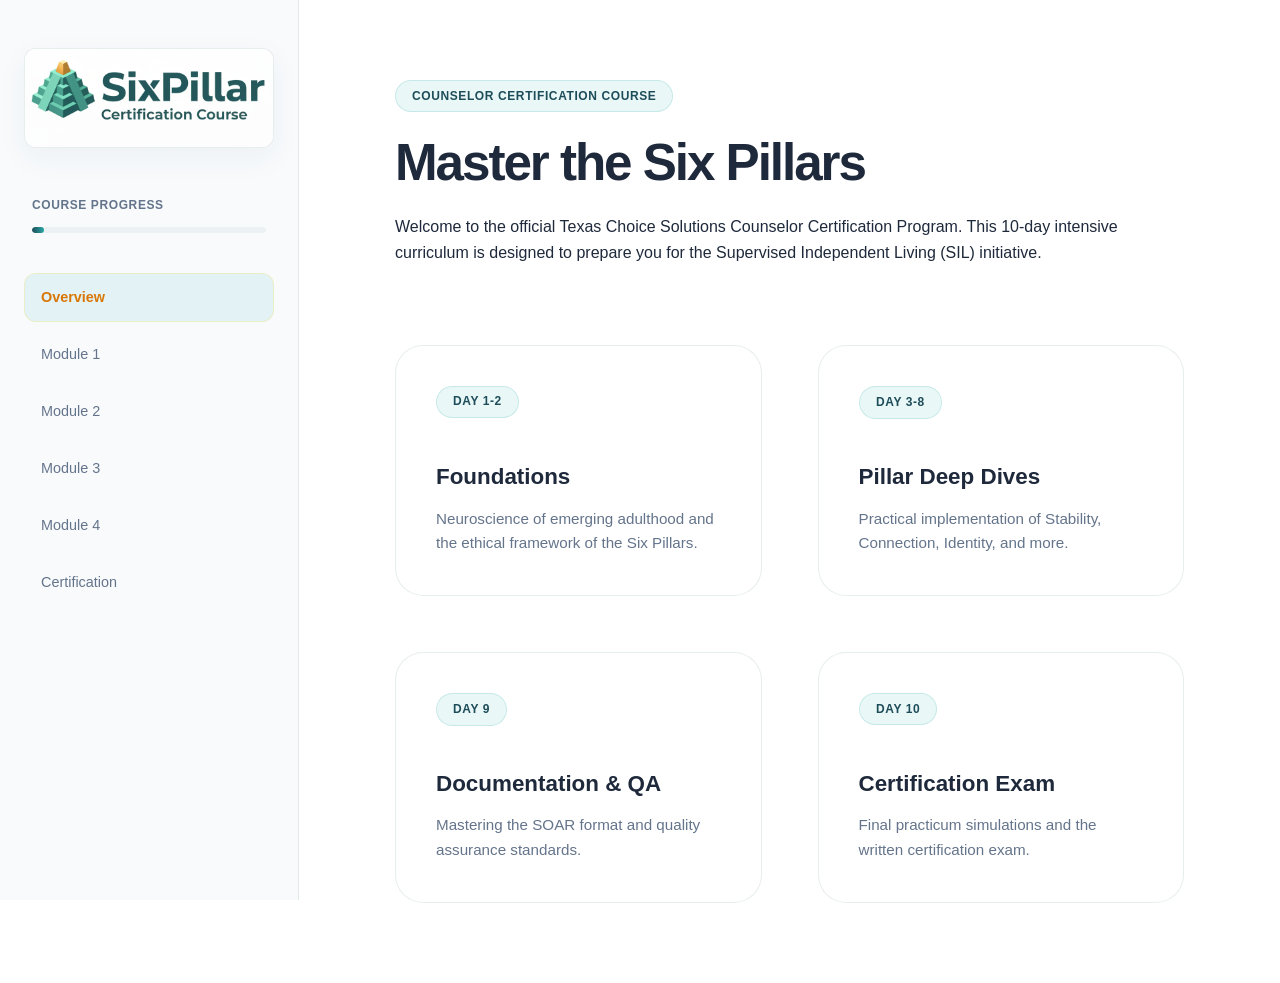
==== index.html @ 404760c6 "Initial commit: Six Pillar Program Certification Site - Premium De-wonkified Build" ====
<!DOCTYPE html>
<html lang="en">
<head>
    <meta charset="UTF-8">
    <meta name="viewport" content="width=device-width, initial-scale=1.0">
    <title>Six Pillar Program Certification</title>
    <link rel="stylesheet" href="styles.css">
    <link rel="icon" type="image/png" href="assets/icon.png">
</head>
<body>
    <div class="container">
        <aside class="sidebar">
            <div class="logo-wrapper">
                <img src="assets/logo.png" alt="SixPillar Logo">
            </div>
            <div class="progress-container">
                <span class="progress-label">Course Progress</span>
                <div class="progress-bar-bg">
                    <div class="progress-bar-fill" style="width: 5%;"></div>
                </div>
            </div>
            <nav>
                <ul class="nav-links">
                    <li><a href="index.html" class="active">Overview</a></li>
                    <li><a href="lesson-m1.html">Module 1</a></li>
                    <li><a href="lesson-m2.html">Module 2</a></li>
                    <li><a href="lesson-m3.html">Module 3</a></li>
                    <li><a href="lesson-m4.html">Module 4</a></li>
                    <li><a href="exam.html">Certification</a></li>
                </ul>
            </nav>
        </aside>

        <main class="content">
            <div class="hero">
                <span class="badge">Counselor Certification Course</span>
                <h1>Master the Six Pillars</h1>
                <p>Welcome to the official Texas Choice Solutions Counselor Certification Program. This 10-day intensive curriculum is designed to prepare you for the Supervised Independent Living (SIL) initiative.</p>
            </div>

            <div class="card-grid">
                <a href="lesson-m1.html" class="module-card">
                    <span class="badge">Day 1-2</span>
                    <h3>Foundations</h3>
                    <p>Neuroscience of emerging adulthood and the ethical framework of the Six Pillars.</p>
                </a>
                <a href="lesson-m2.html" class="module-card">
                    <span class="badge">Day 3-8</span>
                    <h3>Pillar Deep Dives</h3>
                    <p>Practical implementation of Stability, Connection, Identity, and more.</p>
                </a>
                <a href="lesson-m3.html" class="module-card">
                    <span class="badge">Day 9</span>
                    <h3>Documentation & QA</h3>
                    <p>Mastering the SOAR format and quality assurance standards.</p>
                </a>
                <a href="lesson-m4.html" class="module-card">
                    <span class="badge">Day 10</span>
                    <h3>Certification Exam</h3>
                    <p>Final practicum simulations and the written certification exam.</p>
                </a>
            </div>
        </main>
    </div>
</body>
</html>
---- styles.css ----
:root {
    --primary: #1E4D5A; /* Brand Dark Teal */
    --primary-hover: #29A6A6; /* Brand Mid Teal */
    --bg-dark: #ffffff;
    --bg-card: #f8fafc;
    --text-main: #1e293b;
    --text-muted: #64748b;
    --accent: #d97706; /* Darker Amber/Gold for better white-bg contrast */
    --glass: rgba(255, 255, 255, 0.9);
    --border: rgba(30, 77, 90, 0.1);
    --transition: all 0.4s cubic-bezier(0.23, 1, 0.32, 1);
    --shadow-glow: 0 10px 30px rgba(30, 77, 90, 0.08);
}

* {
    margin: 0;
    padding: 0;
    box-sizing: border-box;
}

body {
    font-family: 'Inter', -apple-system, sans-serif;
    background-color: var(--bg-dark);
    color: var(--text-main);
    line-height: 1.6;
    overflow-x: hidden;
}

.container {
    display: flex;
    min-height: 100vh;
}

/* Sidebar Navigation */
.sidebar {
    width: 320px;
    background: var(--bg-card);
    border-right: 1px solid var(--border);
    padding: 3rem 1.5rem;
    position: sticky;
    top: 0;
    height: 100vh;
    display: flex;
    flex-direction: column;
    z-index: 100;
}

.logo-wrapper {
    background: var(--bg-dark);
    padding: 0;
    border-radius: 12px;
    margin-bottom: 3rem;
    box-shadow: 0 10px 30px rgba(30, 77, 90, 0.05);
    border: 1px solid var(--border);
    display: flex;
    align-items: center;
    justify-content: center;
    transition: var(--transition);
    height: 100px;
    width: 250px;
    overflow: hidden;
}

.logo-wrapper img {
    width: 100%;
    height: 100%;
    object-fit: contain;
    transform: scale(3.5); /* Scale content (40% of img) to approx 350px width */
    transform-origin: center center;
    transition: var(--transition);
}

/* Progress Tracking */
.progress-container {
    margin-bottom: 2.5rem;
    padding: 0 0.5rem;
}

.progress-label {
    font-size: 0.75rem;
    font-weight: 700;
    text-transform: uppercase;
    color: var(--text-muted);
    letter-spacing: 0.05em;
    margin-bottom: 0.75rem;
    display: block;
}

.progress-bar-bg {
    height: 6px;
    background: rgba(30, 77, 90, 0.05);
    border-radius: 99px;
    overflow: hidden;
    position: relative;
}

.progress-bar-fill {
    height: 100%;
    background: linear-gradient(90deg, var(--primary), var(--primary-hover));
    border-radius: 99px;
    transition: width 1s ease-in-out;
}

.nav-links {
    list-style: none;
    flex-grow: 1;
}

.nav-links li {
    margin-bottom: 0.5rem;
}

.nav-links a {
    color: var(--text-muted);
    text-decoration: none;
    font-size: 0.9rem;
    display: flex;
    align-items: center;
    padding: 0.75rem 1rem;
    border-radius: 12px;
    transition: var(--transition);
    border: 1px solid transparent;
}

.nav-links a:hover {
    background: rgba(56, 178, 172, 0.05);
    color: var(--text-main);
    transform: translateX(4px);
}

.nav-links a.active {
    background: rgba(56, 178, 172, 0.1);
    color: var(--accent);
    border-color: rgba(246, 224, 94, 0.3);
    font-weight: 600;
}

/* Main Content */
.content {
    flex-grow: 1;
    padding: 5rem 6rem;
    max-width: 1300px;
    margin: 0 auto;
}

.hero {
    margin-bottom: 5rem;
    animation: slideUp 0.8s cubic-bezier(0.23, 1, 0.32, 1);
}

h1 {
    font-size: clamp(2.8rem, 6vw, 3.2rem);
    font-weight: 800;
    margin-bottom: 1.5rem;
    letter-spacing: -0.04em;
    line-height: 1.05;
}

.badge {
    display: inline-block;
    padding: 0.35rem 1rem;
    background: rgba(56, 178, 172, 0.1);
    color: var(--primary);
    border-radius: 99px;
    font-size: 0.75rem;
    font-weight: 700;
    text-transform: uppercase;
    letter-spacing: 0.05em;
    margin-bottom: 1.5rem;
    border: 1px solid rgba(56, 178, 172, 0.2);
}

.card-grid {
    display: grid;
    grid-template-columns: repeat(auto-fit, minmax(360px, 1fr));
    gap: 3.5rem;
}

.module-card {
    background: var(--glass);
    backdrop-filter: blur(16px);
    border: 1px solid var(--border);
    padding: 2.5rem;
    border-radius: 28px;
    transition: var(--transition);
    cursor: pointer;
    text-decoration: none;
    color: inherit;
    display: block;
    position: relative;
    overflow: hidden;
}

.module-card::before {
    content: '';
    position: absolute;
    top: 0; left: 0; width: 100%; height: 100%;
    background: radial-gradient(circle at top right, rgba(56, 178, 172, 0.1), transparent);
    opacity: 0;
    transition: var(--transition);
}

.module-card:hover {
    transform: translateY(-10px);
    border-color: var(--primary);
    box-shadow: 0 30px 60px rgba(30, 77, 90, 0.1);
}

.module-card:hover::before {
    opacity: 1;
}

.module-card h3 {
    margin: 1rem 0 0.75rem 0;
    font-size: 1.4rem;
    font-weight: 700;
}

.module-card p {
    color: var(--text-muted);
    font-size: 0.95rem;
    line-height: 1.6;
}

@keyframes slideUp {
    from { opacity: 0; transform: translateY(40px); }
    to { opacity: 1; transform: translateY(0); }
}

/* Typography for content pages */
.prose { font-size: 1.15rem; line-height: 1.7; }
.prose h2 { 
    margin-top: 4.5rem; 
    margin-bottom: 1.75rem; 
    font-size: 2rem;
    letter-spacing: -0.02em;
}
.prose p { margin-bottom: 1.75rem; color: var(--text-muted); }
.prose strong { color: var(--text-main); font-weight: 600; }
.prose ul { margin-bottom: 2.5rem; padding-left: 1.5rem; }
.prose li { margin-bottom: 1rem; color: var(--text-muted); }

/* Responsive Adjustments */
@media (max-width: 1024px) {
    .content { padding: 3rem; }
    h1 { font-size: 2.2rem; }
}

@media (max-width: 768px) {
    .container { flex-direction: column; }
    .sidebar { width: 100%; height: auto; position: relative; border-right: none; border-bottom: 1px solid var(--border); }
    .content { padding: 2rem; }
}

/* Page Footer Navigation */
.page-footer {
    margin-top: 6rem;
    padding-top: 3rem;
    border-top: 1px solid var(--border);
    display: flex;
    justify-content: space-between;
    align-items: center;
}

.footer-link {
    color: var(--text-muted);
    text-decoration: none;
    font-size: 0.95rem;
    font-weight: 600;
    transition: var(--transition);
    display: flex;
    align-items: center;
    gap: 0.5rem;
}

.footer-link:hover {
    color: var(--accent);
    transform: translateX(5px);
}

.footer-link.prev:hover {
    transform: translateX(-5px);
}

.btn-primary {
    background: var(--primary);
    color: white;
    padding: 0.8rem 2rem;
    border-radius: 12px;
    text-decoration: none;
    font-weight: 700;
    transition: var(--transition);
    border: none;
    cursor: pointer;
}

.btn-primary:hover {
    background: var(--primary-hover);
    transform: translateY(-2px);
    box-shadow: var(--shadow-glow);
}
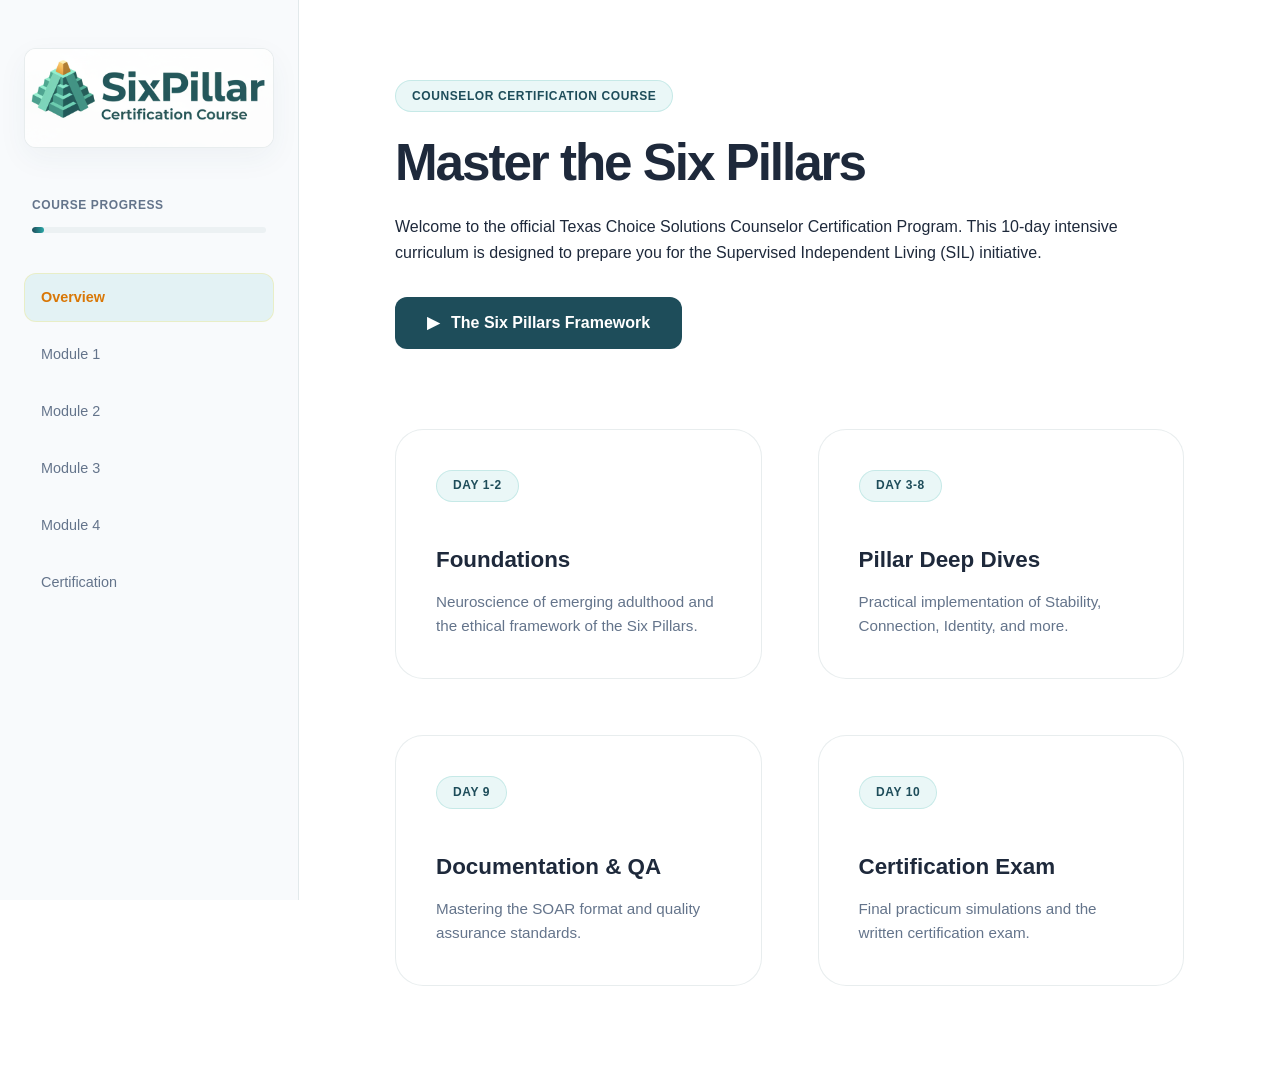
==== commit 0d99660f: "Update video titles to match NotebookLM Studio exactly and add Social Brain video" ====
--- a/index.html
+++ b/index.html
@@ -36,6 +36,12 @@
                 <span class="badge">Counselor Certification Course</span>
                 <h1>Master the Six Pillars</h1>
                 <p>Welcome to the official Texas Choice Solutions Counselor Certification Program. This 10-day intensive curriculum is designed to prepare you for the Supervised Independent Living (SIL) initiative.</p>
+                
+                <div style="margin-top: 2rem;">
+                    <a href="https://notebooklm.google.com/notebook/0615d26e-7de0-42df-8d62-33a36757d9fb?artifactId=65b24e2b-da4f-41c1-8819-0eba77c5087f" target="_blank" class="btn-primary" style="display: inline-flex; align-items: center; gap: 0.75rem;">
+                        <span>▶</span> The Six Pillars Framework
+                    </a>
+                </div>
             </div>
 
             <div class="card-grid">
--- a/styles.css
+++ b/styles.css
@@ -222,6 +222,78 @@
     line-height: 1.6;
 }
 
+/* Video Gallery */
+.video-section {
+    margin-bottom: 4rem;
+    padding-bottom: 3rem;
+    border-bottom: 1px solid var(--border);
+}
+
+.video-grid {
+    display: grid;
+    grid-template-columns: repeat(auto-fill, minmax(280px, 1fr));
+    gap: 1.5rem;
+    margin-top: 2rem;
+}
+
+.video-card {
+    background: var(--bg-card);
+    border: 1px solid var(--border);
+    border-radius: 20px;
+    padding: 1.5rem;
+    text-decoration: none;
+    color: inherit;
+    display: flex;
+    flex-direction: column;
+    gap: 1rem;
+    transition: var(--transition);
+    position: relative;
+    overflow: hidden;
+}
+
+.video-card:hover {
+    transform: translateY(-5px);
+    border-color: var(--primary);
+    box-shadow: 0 10px 30px rgba(30, 77, 90, 0.05);
+}
+
+.video-icon {
+    width: 48px;
+    height: 48px;
+    background: rgba(30, 77, 90, 0.05);
+    border-radius: 12px;
+    display: flex;
+    align-items: center;
+    justify-content: center;
+    color: var(--primary);
+}
+
+.video-card h4 {
+    font-size: 1rem;
+    font-weight: 700;
+    line-height: 1.4;
+    color: var(--text-main);
+}
+
+.video-card .meta {
+    font-size: 0.8rem;
+    color: var(--text-muted);
+    font-weight: 500;
+}
+
+.video-badge {
+    position: absolute;
+    top: 1rem;
+    right: 1rem;
+    background: var(--accent);
+    color: white;
+    font-size: 0.65rem;
+    font-weight: 800;
+    padding: 0.2rem 0.6rem;
+    border-radius: 6px;
+    text-transform: uppercase;
+}
+
 @keyframes slideUp {
     from { opacity: 0; transform: translateY(40px); }
     to { opacity: 1; transform: translateY(0); }
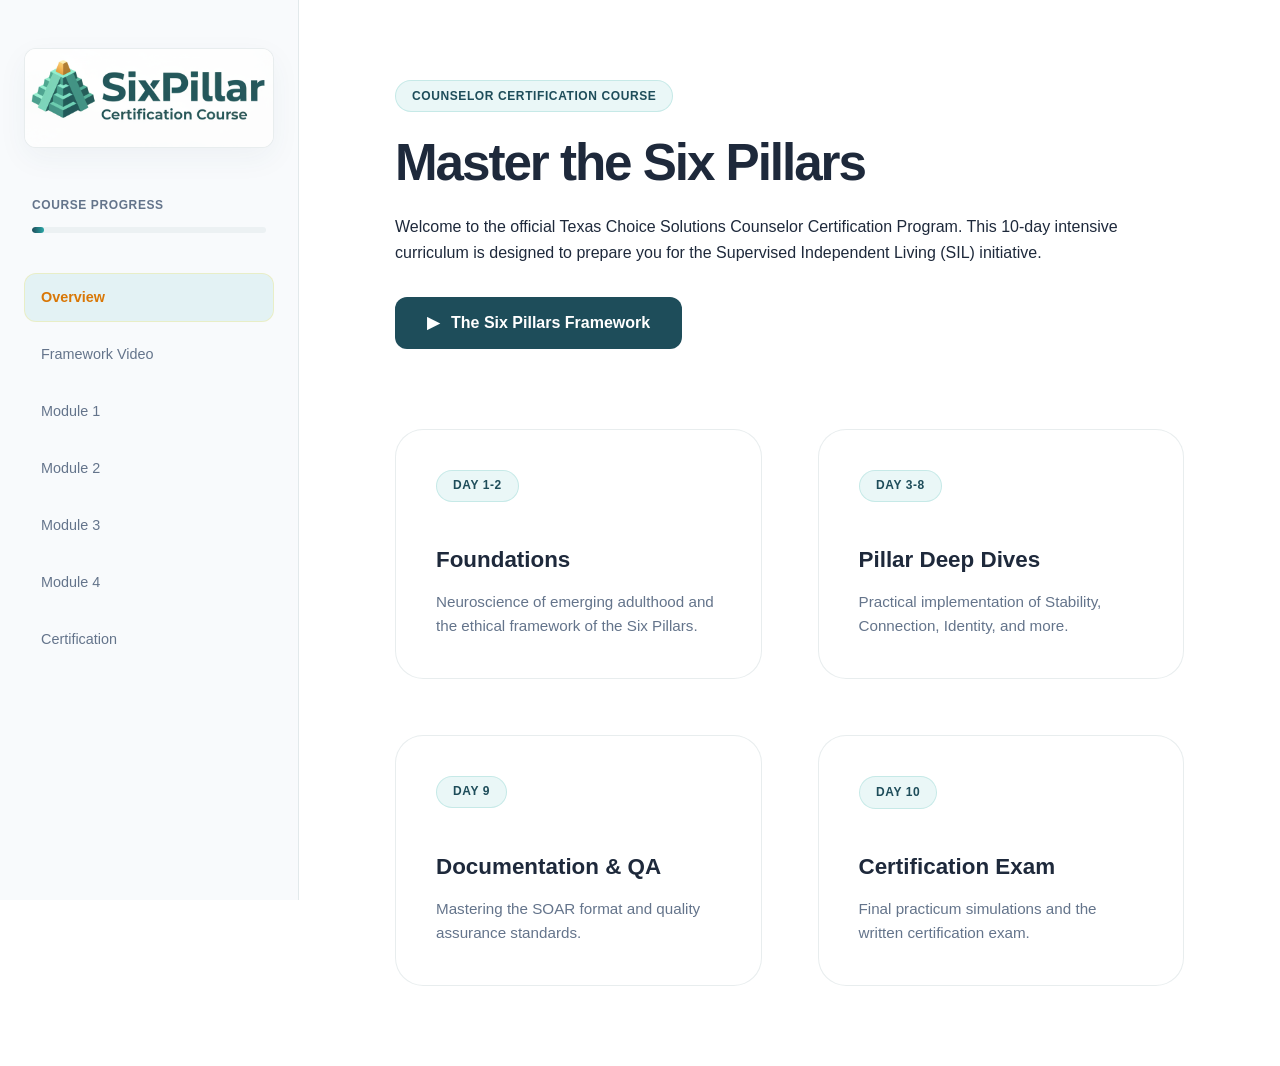
==== commit c59eb95e: "Fixed broken video embeds by replacing iframes with premium CTA cards" ====
--- a/index.html
+++ b/index.html
@@ -22,6 +22,7 @@
             <nav>
                 <ul class="nav-links">
                     <li><a href="index.html" class="active">Overview</a></li>
+                    <li><a href="video-framework.html">Framework Video</a></li>
                     <li><a href="lesson-m1.html">Module 1</a></li>
                     <li><a href="lesson-m2.html">Module 2</a></li>
                     <li><a href="lesson-m3.html">Module 3</a></li>
@@ -38,7 +39,7 @@
                 <p>Welcome to the official Texas Choice Solutions Counselor Certification Program. This 10-day intensive curriculum is designed to prepare you for the Supervised Independent Living (SIL) initiative.</p>
                 
                 <div style="margin-top: 2rem;">
-                    <a href="https://notebooklm.google.com/notebook/0615d26e-7de0-42df-8d62-33a36757d9fb?artifactId=65b24e2b-da4f-41c1-8819-0eba77c5087f" target="_blank" class="btn-primary" style="display: inline-flex; align-items: center; gap: 0.75rem;">
+                    <a href="video-framework.html" class="btn-primary" style="display: inline-flex; align-items: center; gap: 0.75rem;">
                         <span>▶</span> The Six Pillars Framework
                     </a>
                 </div>
--- a/styles.css
+++ b/styles.css
@@ -371,3 +371,92 @@
     transform: translateY(-2px);
     box-shadow: var(--shadow-glow);
 }
+
+/* --- Added Styles --- */
+
+/* Sidebar Sub-Navigation */
+.sub-nav {
+    list-style: none;
+    margin: 0.5rem 0 0 1.5rem;
+    padding: 0;
+    display: none;
+    border-left: 1px solid var(--border);
+}
+
+.nav-links li:has(.active) + .sub-nav,
+.nav-links li.active + .sub-nav {
+    display: block;
+}
+
+.sub-nav li a {
+    display: block;
+    padding: 0.5rem 1rem;
+    font-size: 0.85rem;
+    color: var(--text-muted);
+    text-decoration: none;
+    transition: var(--transition);
+    border-radius: 8px;
+    margin-bottom: 2px;
+}
+
+.sub-nav li a:hover,
+.sub-nav li a.active {
+    color: var(--primary);
+    background: rgba(30, 77, 90, 0.05);
+}
+
+/* Video CTA Card */
+.video-cta-card {
+    background: linear-gradient(135deg, rgba(30, 77, 90, 0.05) 0%, rgba(204, 158, 77, 0.05) 100%);
+    border: 2px dashed var(--border);
+    border-radius: 24px;
+    padding: 3rem;
+    text-align: center;
+    margin: 2rem 0;
+    transition: var(--transition);
+    text-decoration: none;
+    display: block;
+    cursor: pointer;
+}
+
+.video-cta-card:hover {
+    border-color: var(--accent);
+    background: linear-gradient(135deg, rgba(30, 77, 90, 0.08) 0%, rgba(204, 158, 77, 0.08) 100%);
+    transform: translateY(-5px);
+}
+
+.video-cta-icon {
+    font-size: 3rem;
+    color: var(--accent);
+    margin-bottom: 1.5rem;
+    display: block;
+}
+
+.video-cta-card h3 {
+    color: var(--text-main);
+    margin-bottom: 1rem;
+    font-size: 1.5rem;
+}
+
+.video-cta-card p {
+    color: var(--text-muted);
+    font-size: 1rem;
+    margin-bottom: 2rem;
+}
+
+.video-cta-button {
+    display: inline-flex;
+    align-items: center;
+    gap: 0.75rem;
+    padding: 1rem 2.5rem;
+    background: var(--primary);
+    color: white;
+    border-radius: 12px;
+    font-weight: 700;
+    transition: var(--transition);
+}
+
+.video-cta-card:hover .video-cta-button {
+    background: var(--primary-hover);
+    box-shadow: var(--shadow-glow);
+}
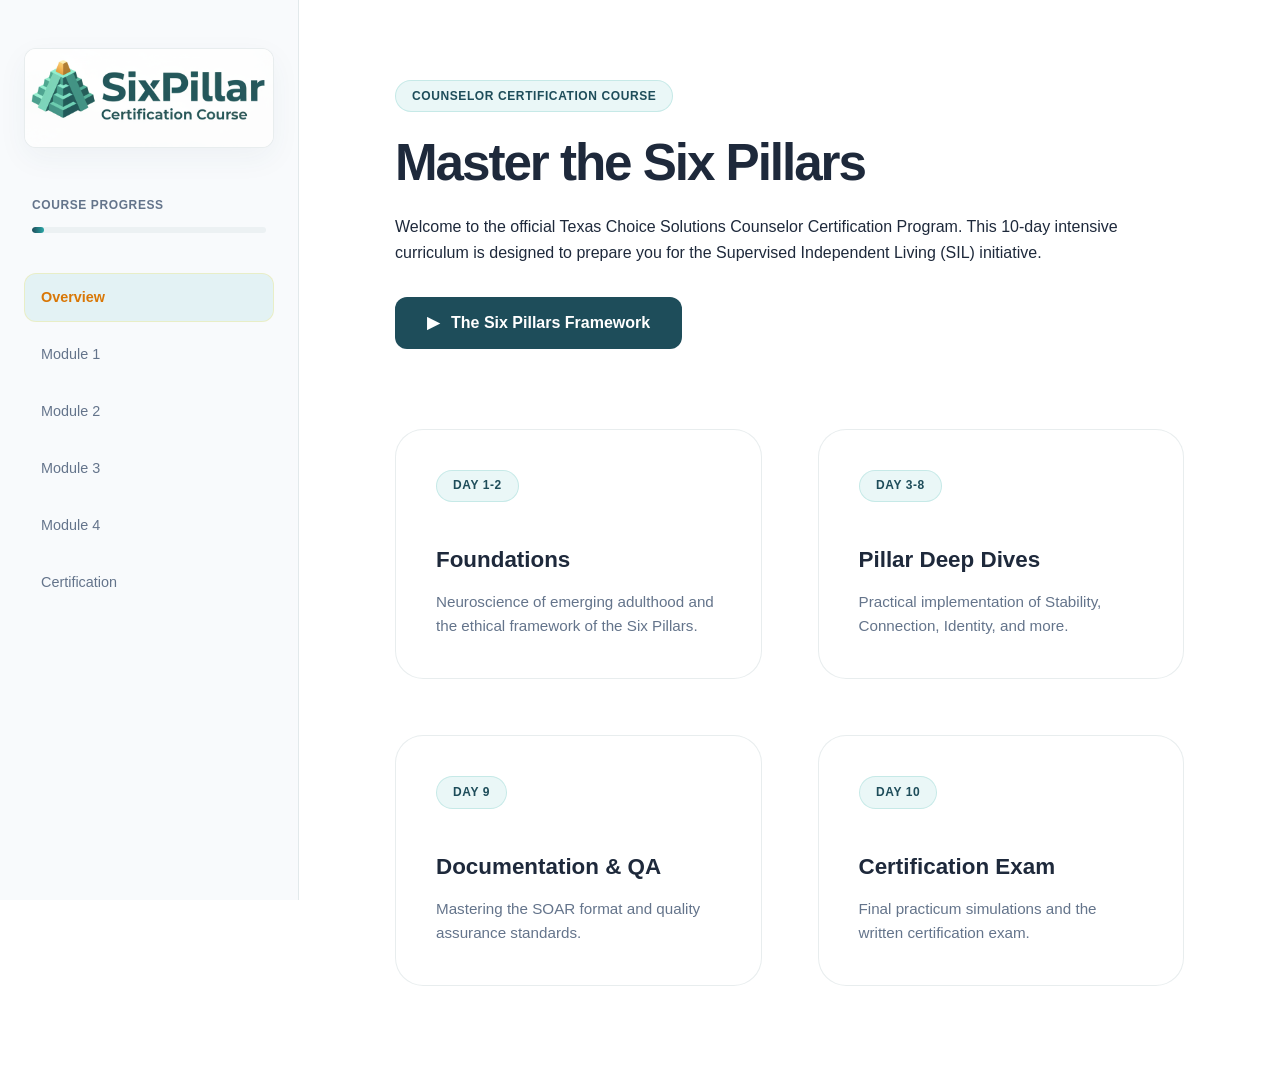
==== commit 60376782: "Relocate Framework audio to Module 1 and update navigation" ====
--- a/index.html
+++ b/index.html
@@ -22,7 +22,6 @@
             <nav>
                 <ul class="nav-links">
                     <li><a href="index.html" class="active">Overview</a></li>
-                    <li><a href="video-framework.html">Framework Video</a></li>
                     <li><a href="lesson-m1.html">Module 1</a></li>
                     <li><a href="lesson-m2.html">Module 2</a></li>
                     <li><a href="lesson-m3.html">Module 3</a></li>
@@ -39,7 +38,7 @@
                 <p>Welcome to the official Texas Choice Solutions Counselor Certification Program. This 10-day intensive curriculum is designed to prepare you for the Supervised Independent Living (SIL) initiative.</p>
                 
                 <div style="margin-top: 2rem;">
-                    <a href="video-framework.html" class="btn-primary" style="display: inline-flex; align-items: center; gap: 0.75rem;">
+                    <a href="lesson-m1.html" class="btn-primary" style="display: inline-flex; align-items: center; gap: 0.75rem;">
                         <span>▶</span> The Six Pillars Framework
                     </a>
                 </div>
--- a/styles.css
+++ b/styles.css
@@ -405,7 +405,7 @@
     background: rgba(30, 77, 90, 0.05);
 }
 
-/* Video CTA Card */
+/* Video CTA Card (Fallback) */
 .video-cta-card {
     background: linear-gradient(135deg, rgba(30, 77, 90, 0.05) 0%, rgba(204, 158, 77, 0.05) 100%);
     border: 2px dashed var(--border);
@@ -418,6 +418,56 @@
     display: block;
     cursor: pointer;
 }
+
+/* Premium Video Player */
+.video-wrapper {
+    position: relative;
+    width: 100%;
+    margin: 2rem 0;
+    border-radius: 24px;
+    overflow: hidden;
+    background: #000;
+    box-shadow: var(--shadow-deep);
+    border: 1px solid rgba(255, 255, 255, 0.1);
+}
+
+/* If it's an audio-only MP4 from NotebookLM, make the background pleasant */
+.premium-video {
+    width: 100%;
+    display: block;
+    border-radius: 24px;
+    aspect-ratio: 16 / 9;
+    background: linear-gradient(135deg, var(--deep-blue), #001a33);
+    object-fit: contain;
+}
+
+.video-status-overlay {
+    position: absolute;
+    top: 50%;
+    left: 50%;
+    transform: translate(-50%, -50%);
+    background: rgba(30, 77, 90, 0.95);
+    padding: 2rem;
+    border-radius: 24px;
+    text-align: center;
+    pointer-events: none;
+    backdrop-filter: blur(10px);
+    border: 1px solid var(--accent);
+    z-index: 5;
+    transition: opacity 0.5s ease;
+}
+
+.premium-video:not([src=""]),
+.premium-video[src]:not([src*="undefined"]) ~ .video-status-overlay {
+    opacity: 0;
+}
+
+.video-status-overlay p {
+    color: white;
+    margin: 0;
+    font-weight: 600;
+}
+
 
 .video-cta-card:hover {
     border-color: var(--accent);
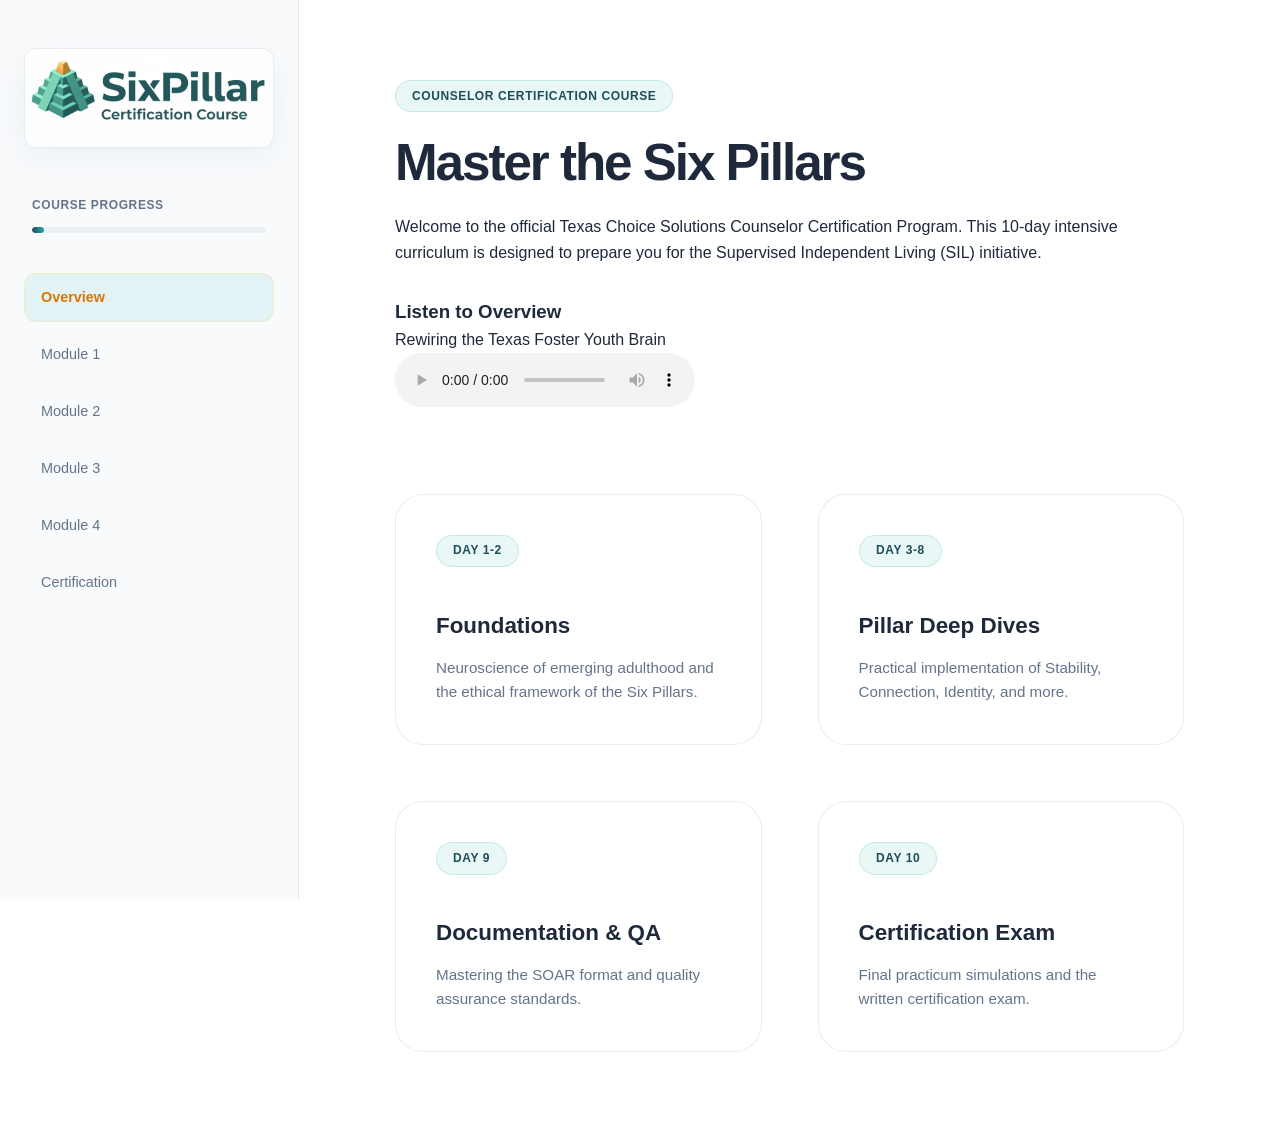
==== commit 17105b5b: "Replace dashboard framework button with premium audio player" ====
--- a/index.html
+++ b/index.html
@@ -37,10 +37,23 @@
                 <h1>Master the Six Pillars</h1>
                 <p>Welcome to the official Texas Choice Solutions Counselor Certification Program. This 10-day intensive curriculum is designed to prepare you for the Supervised Independent Living (SIL) initiative.</p>
                 
-                <div style="margin-top: 2rem;">
-                    <a href="lesson-m1.html" class="btn-primary" style="display: inline-flex; align-items: center; gap: 0.75rem;">
-                        <span>▶</span> The Six Pillars Framework
-                    </a>
+                <div class="audio-player-card" style="margin-top: 2rem; max-width: 600px;">
+                    <div class="audio-visualizer-sim">
+                        <div class="audio-waves">
+                            <div class="audio-wave-bar"></div>
+                            <div class="audio-wave-bar"></div>
+                            <div class="audio-wave-bar"></div>
+                        </div>
+                    </div>
+                    <div class="audio-meta">
+                        <h3>Listen to Overview</h3>
+                        <p>Rewiring the Texas Foster Youth Brain</p>
+                    </div>
+                    <div class="audio-controls-wrapper">
+                        <audio class="premium-audio-element" controls src="assets/videos/Rewiring_the_Texas_Foster_Youth_Brain.m4a">
+                            Your browser does not support the audio element.
+                        </audio>
+                    </div>
                 </div>
             </div>
 
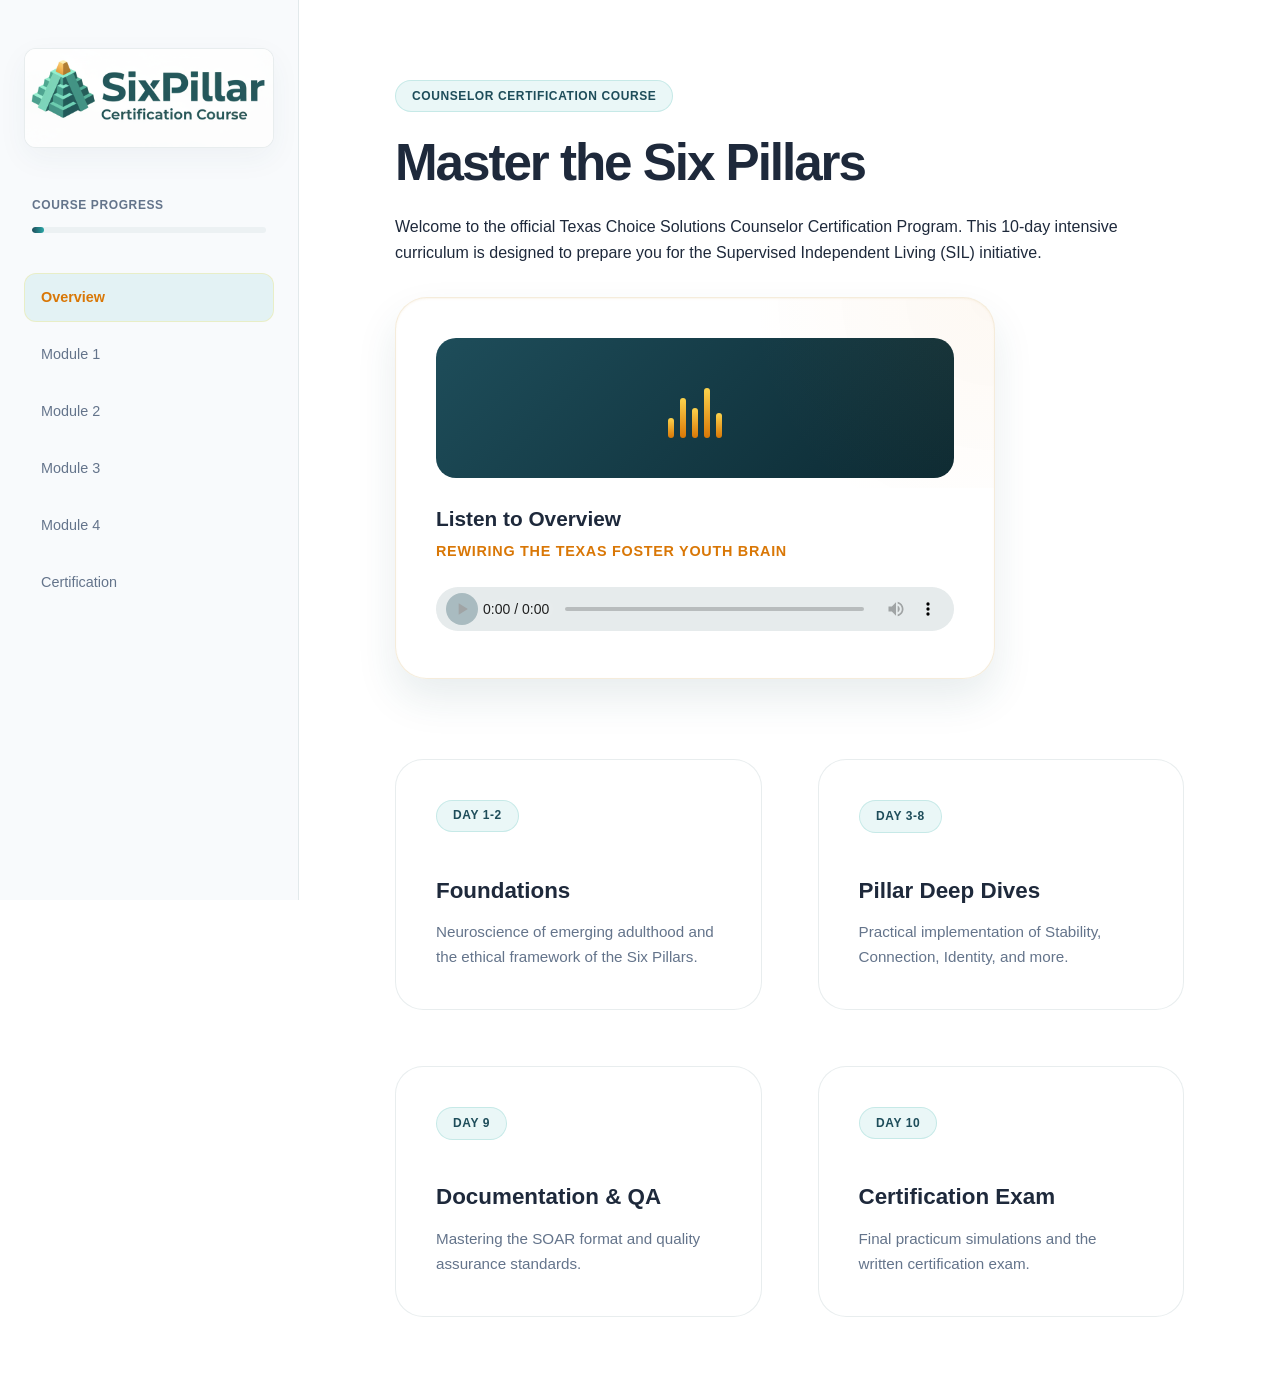
==== commit 54641337: "Elevate audio player aesthetics with premium glassmorphism and 5-bar visualizer" ====
--- a/index.html
+++ b/index.html
@@ -43,6 +43,8 @@
                             <div class="audio-wave-bar"></div>
                             <div class="audio-wave-bar"></div>
                             <div class="audio-wave-bar"></div>
+                            <div class="audio-wave-bar"></div>
+                            <div class="audio-wave-bar"></div>
                         </div>
                     </div>
                     <div class="audio-meta">
--- a/styles.css
+++ b/styles.css
@@ -405,6 +405,113 @@
     background: rgba(30, 77, 90, 0.05);
 }
 
+/* Premium Audio Player Card */
+.audio-player-card {
+    background: rgba(255, 255, 255, 0.7);
+    backdrop-filter: blur(24px) saturate(180%);
+    border: 1px solid rgba(204, 158, 77, 0.2);
+    border-radius: 32px;
+    padding: 2.5rem;
+    display: flex;
+    flex-direction: column;
+    gap: 1.5rem;
+    box-shadow: 
+        0 20px 40px rgba(30, 77, 90, 0.1),
+        0 1px 2px rgba(204, 158, 77, 0.1) inset;
+    position: relative;
+    overflow: hidden;
+    margin: 2rem 0;
+    transition: var(--transition);
+}
+
+.audio-player-card::after {
+    content: '';
+    position: absolute;
+    top: -50%;
+    right: -50%;
+    width: 100%;
+    height: 100%;
+    background: radial-gradient(circle, rgba(217, 119, 6, 0.05) 0%, transparent 70%);
+    pointer-events: none;
+}
+
+.audio-player-card:hover {
+    transform: translateY(-5px);
+    box-shadow: 0 30px 60px rgba(30, 77, 90, 0.15);
+    border-color: rgba(217, 119, 6, 0.4);
+}
+
+.audio-visualizer-sim {
+    height: 140px;
+    background: linear-gradient(135deg, var(--primary) 0%, #0c2a33 100%);
+    border-radius: 20px;
+    display: flex;
+    align-items: center;
+    justify-content: center;
+    position: relative;
+    overflow: hidden;
+}
+
+.audio-waves {
+    display: flex;
+    align-items: flex-end;
+    gap: 6px;
+    height: 60px;
+}
+
+.audio-wave-bar {
+    width: 6px;
+    background: linear-gradient(to top, var(--accent), #fcd34d);
+    border-radius: 12px;
+    height: 20px;
+    animation: audioPulse 1.2s infinite ease-in-out;
+}
+
+.audio-wave-bar:nth-child(2) { height: 40px; animation-delay: 0.1s; }
+.audio-wave-bar:nth-child(3) { height: 30px; animation-delay: 0.2s; }
+.audio-wave-bar:nth-child(4) { height: 50px; animation-delay: 0.3s; }
+.audio-wave-bar:nth-child(5) { height: 25px; animation-delay: 0.4s; }
+
+@keyframes audioPulse {
+    0%, 100% { transform: scaleY(1); }
+    50% { transform: scaleY(1.8); }
+}
+
+.audio-meta h3 {
+    color: var(--text-main);
+    margin-bottom: 0.25rem;
+    font-size: 1.3rem;
+    font-weight: 800;
+}
+
+.audio-meta p {
+    color: var(--accent);
+    font-size: 0.9rem;
+    font-weight: 600;
+    text-transform: uppercase;
+    letter-spacing: 0.05em;
+}
+
+.audio-controls-wrapper {
+    width: 100%;
+}
+
+.premium-audio-element {
+    width: 100%;
+    height: 44px;
+    border-radius: 12px;
+}
+
+/* Chrome native audio customization (best effort) */
+.premium-audio-element::-webkit-media-controls-panel {
+    background: rgba(30, 77, 90, 0.05);
+}
+
+.premium-audio-element::-webkit-media-controls-play-button {
+    background-color: var(--primary);
+    border-radius: 50%;
+}
+
 /* Video CTA Card (Fallback) */
 .video-cta-card {
     background: linear-gradient(135deg, rgba(30, 77, 90, 0.05) 0%, rgba(204, 158, 77, 0.05) 100%);
@@ -419,56 +526,6 @@
     cursor: pointer;
 }
 
-/* Premium Video Player */
-.video-wrapper {
-    position: relative;
-    width: 100%;
-    margin: 2rem 0;
-    border-radius: 24px;
-    overflow: hidden;
-    background: #000;
-    box-shadow: var(--shadow-deep);
-    border: 1px solid rgba(255, 255, 255, 0.1);
-}
-
-/* If it's an audio-only MP4 from NotebookLM, make the background pleasant */
-.premium-video {
-    width: 100%;
-    display: block;
-    border-radius: 24px;
-    aspect-ratio: 16 / 9;
-    background: linear-gradient(135deg, var(--deep-blue), #001a33);
-    object-fit: contain;
-}
-
-.video-status-overlay {
-    position: absolute;
-    top: 50%;
-    left: 50%;
-    transform: translate(-50%, -50%);
-    background: rgba(30, 77, 90, 0.95);
-    padding: 2rem;
-    border-radius: 24px;
-    text-align: center;
-    pointer-events: none;
-    backdrop-filter: blur(10px);
-    border: 1px solid var(--accent);
-    z-index: 5;
-    transition: opacity 0.5s ease;
-}
-
-.premium-video:not([src=""]),
-.premium-video[src]:not([src*="undefined"]) ~ .video-status-overlay {
-    opacity: 0;
-}
-
-.video-status-overlay p {
-    color: white;
-    margin: 0;
-    font-weight: 600;
-}
-
-
 .video-cta-card:hover {
     border-color: var(--accent);
     background: linear-gradient(135deg, rgba(30, 77, 90, 0.08) 0%, rgba(204, 158, 77, 0.08) 100%);
